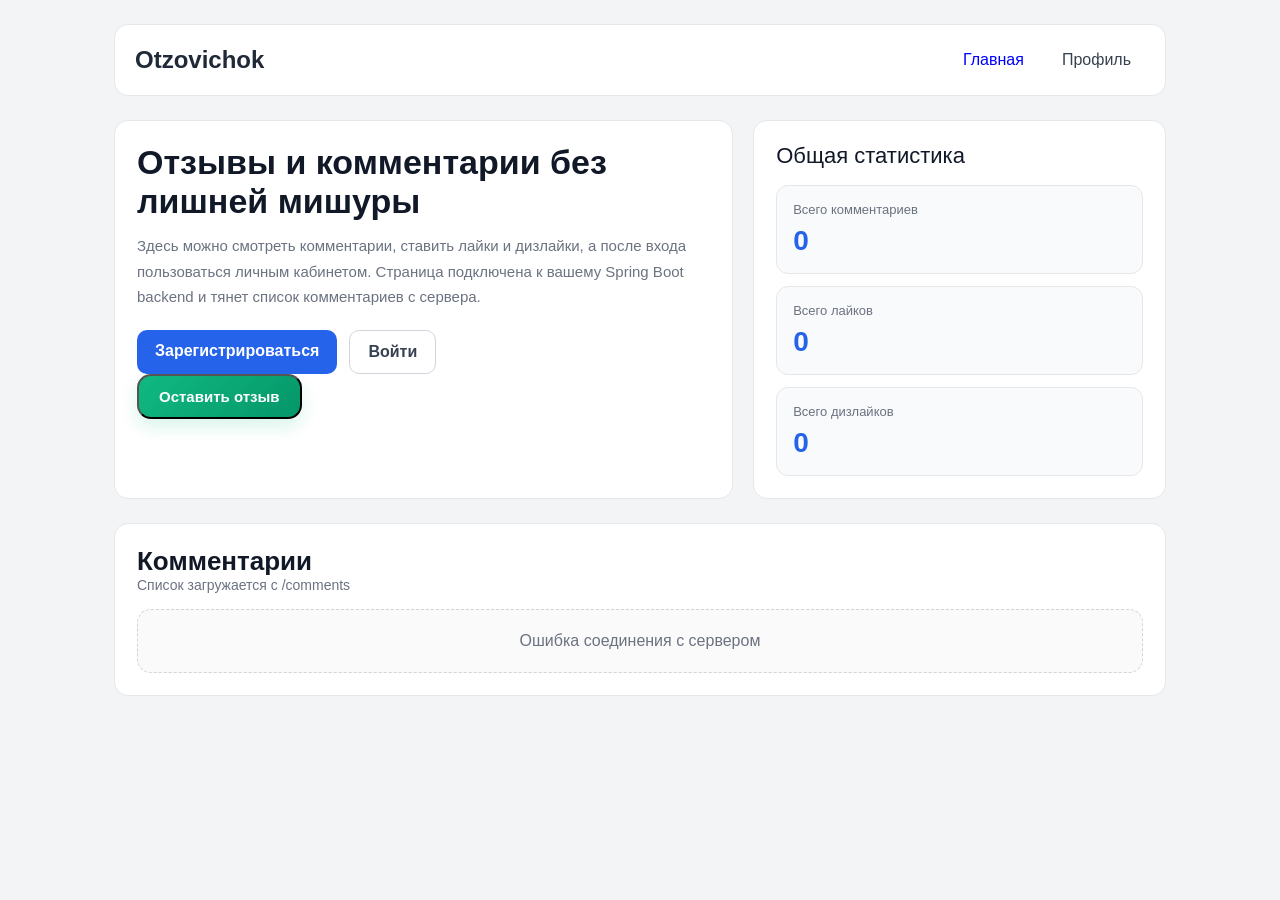
==== src/main/resources/static/index.html @ f0e0fa8f "Initial commit" ====
<!DOCTYPE html>
<html lang="ru">
<head>
    <meta charset="UTF-8">
    <meta name="viewport" content="width=device-width, initial-scale=1.0">
    <title>Otzovichok</title>
    <link rel="stylesheet" href="style/index.css">
</head>
<body>
<div class="wrap">
    <header class="topbar">
        <div class="logo">Otzovichok</div>
        <nav class="nav">
            <a style="color:blue">Главная</a>
            <a href="profile.html">Профиль</a>
        </nav>
    </header>

    <section class="hero">
        <div class="card hero-card">
            <h1>Отзывы и комментарии без лишней мишуры</h1>
            <p>
                Здесь можно смотреть комментарии, ставить лайки и дизлайки,
                а после входа пользоваться личным кабинетом. Страница подключена
                к вашему Spring Boot backend и тянет список комментариев с сервера.
            </p>

            <div class="hero-actions" id="guest-actions">
                <a class="primary-btn" href="register.html">Зарегистрироваться</a>
                <a class="secondary-btn" href="login.html">Войти</a>
            </div>

            <button class="write-comment-btn" id="writeCommentBtn">Оставить отзыв</button>
        </div>

        <div class="card">
            <div class="stats-title">Общая статистика</div>

            <div class="stats-grid">
                <div class="stat">
                    <div class="stat-label">Всего комментариев</div>
                    <div class="stat-value" id="count-comments">0</div>
                </div>

                <div class="stat">
                    <div class="stat-label">Всего лайков</div>
                    <div class="stat-value" id="count-likes">0</div>
                </div>

                <div class="stat">
                    <div class="stat-label">Всего дизлайков</div>
                    <div class="stat-value" id="count-dislikes">0</div>
                </div>
            </div>
        </div>
    </section>

    <section class="card section-card">
        <div class="section-head">
            <div>
                <h2>Комментарии</h2>
                <div class="muted">Список загружается с /comments</div>
            </div>
        </div>

        <div class="comments-grid" id="comments-list">
            <div class="empty">Загрузка...</div>
        </div>
    </section>
</div>

<script>
    function safe(v, def = "") {
        return v === null || v === undefined ? def : v;
    }

    function escapeHtml(value) {
        return String(value)
            .replaceAll("&", "&amp;")
            .replaceAll("<", "&lt;")
            .replaceAll(">", "&gt;")
            .replaceAll('"', "&quot;")
            .replaceAll("'", "&#039;");
    }

    async function loadComments() {
        const box = document.getElementById("comments-list");

        try {
            const res = await fetch("http://localhost:8080/comments", {
                method: "GET",
                credentials: "include"
            });

            if (!res.ok) {
                box.innerHTML = '<div class="empty">Не удалось загрузить комментарии</div>';
                return;
            }

            const data = await res.json();

            if (!Array.isArray(data) || data.length === 0) {
                box.innerHTML = '<div class="empty">Комментариев пока нет</div>';
                document.getElementById("count-comments").innerText = "0";
                document.getElementById("count-likes").innerText = "0";
                document.getElementById("count-dislikes").innerText = "0";
                return;
            }

            let likes = 0;
            let dislikes = 0;

            data.forEach(c => {
                likes += Number(c.plus_grade || 0);
                dislikes += Number(c.minus_grade || 0);
            });

            document.getElementById("count-comments").innerText = data.length;
            document.getElementById("count-likes").innerText = likes;
            document.getElementById("count-dislikes").innerText = dislikes;

            box.innerHTML = data.map(c => {
                const title = escapeHtml(safe(c.title, "Без названия"));
                const text = escapeHtml(safe(c.comment, "Нет текста"));
                const date = escapeHtml(safe(c.post_date, "Дата не указана"));
                const grade = safe(c.grade, "-");
                const plus = safe(c.plus_grade, 0);
                const minus = safe(c.minus_grade, 0);
                const category = c.category && c.category.category
                    ? escapeHtml(c.category.category)
                    : "Без категории";

                return `
                    <div class="comment">
                        <div class="comment-top">
                            <div>
                                <div class="comment-title">${title}</div>
                                <div class="comment-meta">Дата: ${date}</div>
                            </div>
                            <div class="badge">${category}</div>
                        </div>

                        <div class="comment-text">${text}</div>

                        <div class="comment-footer">
                            <div class="rates">
                                <div class="rate">Оценка: ${grade}</div>
                                <div class="rate"> + ${plus}</div>
                                <div class="rate"> - ${minus}</div>
                            </div>

                            <div class="comment-actions">
                                <button class="action-btn" onclick="upvote(${c.id})">Лайк</button>
                                <button class="action-btn dislike" onclick="downvote(${c.id})">Дизлайк</button>
                            </div>
                        </div>
                    </div>
                `;
            }).join("");
        } catch (e) {
            box.innerHTML = '<div class="empty">Ошибка соединения с сервером</div>';
        }
    }

    async function upvote(id) {
        try {
            const res = await fetch(`http://localhost:8080/comments/${id}/upvote`, {
                method: "POST",
                credentials: "include"
            });

            if (res.ok) {
                loadComments();
            } else {
                alert("Нужно войти в аккаунт");
            }
        } catch (e) {
            alert("Ошибка при лайке");
        }
    }

    async function downvote(id) {
        try {
            const res = await fetch(`http://localhost:8080/comments/${id}/downvote`, {
                method: "POST",
                credentials: "include"
            });
            if (res.ok) {
                loadComments();
            } else {
                alert("Нужно войти в аккаунт");
            }
            } catch (e) {
                alert("Ошибка при дизлайке");
            }
        }
        const writeCommentBtn = document.getElementById('writeCommentBtn');

        if (writeCommentBtn) {
            writeCommentBtn.addEventListener('click', async () => {
                const isAuth = await checkAuth();
            if (isAuth) {
                window.location.href = '/newcomment.html';
            } else {
                window.location.href = '/login.html';
            }
            });
        }

        async function checkAuth() {
        try {
            const res = await fetch("http://localhost:8080/profile", {
                method: "GET",
                credentials: "include"
            });

                if (res.ok) {
                    document.getElementById("guest-actions").style.display = "none";
                    document.getElementById("user-actions").style.display = "flex";
                }
            } catch (e) {
        }
    }

    loadComments();
    checkAuth();
</script>
</body>
</html>
---- src/main/resources/static/style/index.css ----
* {
    margin: 0;
    padding: 0;
    box-sizing: border-box;
}

body {
    font-family: Inter, Arial, sans-serif;
    background: #f3f4f6;
    color: #111827;
}

.wrap {
    max-width: 1100px;
    margin: 0 auto;
    padding: 24px;
}

.topbar {
    display: flex;
    justify-content: space-between;
    align-items: center;
    gap: 16px;
    background: #ffffff;
    border: 1px solid #e5e7eb;
    border-radius: 14px;
    padding: 16px 20px;
    margin-bottom: 24px;
}

.logo {
    font-size: 24px;
    font-weight: 700;
    color: #1f2937;
}

.nav {
    display: flex;
    gap: 10px;
    flex-wrap: wrap;
}

.nav a {
    text-decoration: none;
    color: #374151;
    padding: 10px 14px;
    border-radius: 10px;
    transition: 0.2s;
}

.nav a:hover {
    background: #f3f4f6;
    color: #111827;
}

.hero {
    display: grid;
    grid-template-columns: 1.2fr 0.8fr;
    gap: 20px;
    margin-bottom: 24px;
}

.card {
    background: #ffffff;
    border: 1px solid #e5e7eb;
    border-radius: 14px;
    padding: 22px;
}

.hero-card h1 {
    font-size: 34px;
    margin-bottom: 12px;
    color: #111827;
}

.hero-card p {
    color: #6b7280;
    line-height: 1.7;
    font-size: 15px;
    max-width: 650px;
}

.hero-actions {
    margin-top: 20px;
    display: flex;
    gap: 12px;
    flex-wrap: wrap;
}

.primary-btn,
.secondary-btn {
    display: inline-block;
    text-decoration: none;
    padding: 12px 18px;
    border-radius: 10px;
    font-weight: 600;
    transition: 0.2s;
}

.primary-btn {
    background: #2563eb;
    color: #ffffff;
}

.primary-btn:hover {
    background: #1d4ed8;
}

.secondary-btn {
    background: #ffffff;
    color: #374151;
    border: 1px solid #d1d5db;
}

.secondary-btn:hover {
    background: #f9fafb;
}

.stats-title {
    font-size: 22px;
    margin-bottom: 16px;
}

.stats-grid {
    display: grid;
    gap: 12px;
}

.stat {
    padding: 16px;
    border-radius: 12px;
    background: #f9fafb;
    border: 1px solid #e5e7eb;
}

.stat-label {
    font-size: 13px;
    color: #6b7280;
    margin-bottom: 8px;
}

.stat-value {
    font-size: 28px;
    font-weight: 700;
    color: #2563eb;
}

.section-card {
    margin-top: 24px;
}

.section-head {
    display: flex;
    justify-content: space-between;
    align-items: center;
    gap: 12px;
    margin-bottom: 16px;
}

.section-head h2 {
    font-size: 26px;
}

.muted {
    font-size: 14px;
    color: #6b7280;
}

.comments-grid {
    display: grid;
    gap: 14px;
}

.comment {
    padding: 18px;
    border: 1px solid #e5e7eb;
    border-radius: 14px;
    background: #ffffff;
}

.comment-top {
    display: flex;
    justify-content: space-between;
    align-items: flex-start;
    gap: 12px;
    margin-bottom: 10px;
}

.comment-title {
    font-size: 18px;
    font-weight: 700;
    margin-bottom: 4px;
}

.comment-meta {
    font-size: 13px;
    color: #6b7280;
}

.badge {
    padding: 6px 10px;
    border-radius: 999px;
    background: #eff6ff;
    color: #1d4ed8;
    font-size: 12px;
    border: 1px solid #bfdbfe;
    white-space: nowrap;
}

.comment-text {
    color: #374151;
    line-height: 1.6;
    margin-bottom: 14px;
    word-break: break-word;
}

.comment-footer {
    display: flex;
    justify-content: space-between;
    align-items: center;
    gap: 12px;
    flex-wrap: wrap;
}

.rates {
    display: flex;
    gap: 10px;
    flex-wrap: wrap;
}

.rate {
    padding: 8px 12px;
    border-radius: 10px;
    font-size: 14px;
    background: #f9fafb;
    border: 1px solid #e5e7eb;
}

.comment-actions {
    display: flex;
    gap: 10px;
    flex-wrap: wrap;
}

.action-btn {
    border: none;
    background: #2563eb;
    color: #ffffff;
    padding: 10px 14px;
    border-radius: 10px;
    cursor: pointer;
    font-weight: 600;
    transition: 0.2s;
}

.action-btn:hover {
    background: #1d4ed8;
}

.action-btn.dislike {
    background: #6b7280;
}

.action-btn.dislike:hover {
    background: #4b5563;
}

.empty {
    padding: 22px;
    text-align: center;
    border: 1px dashed #d1d5db;
    border-radius: 14px;
    color: #6b7280;
    background: #fafafa;
}

.write-comment-btn {
    display: inline-block;
    padding: 12px 20px;
    background: linear-gradient(135deg, #10b981, #059669);
    color: white;
    text-decoration: none;
    border-radius: 14px;
    font-size: 15px;
    font-weight: 700;
    transition: 0.2s;
    box-shadow: 0 8px 18px rgba(16, 185, 129, 0.16);
}

.write-comment-btn:hover {
    transform: translateY(-1px);
    box-shadow: 0 12px 22px rgba(16, 185, 129, 0.22);
}

@media (max-width: 900px) {
    .hero {
        grid-template-columns: 1fr;
    }
}

@media (max-width: 600px) {
    .wrap {
        padding: 16px;
    }

    .topbar {
        flex-direction: column;
        align-items: flex-start;
    }

    .comment-top {
        flex-direction: column;
    }

    .comment-footer {
        flex-direction: column;
        align-items: flex-start;
    }
}
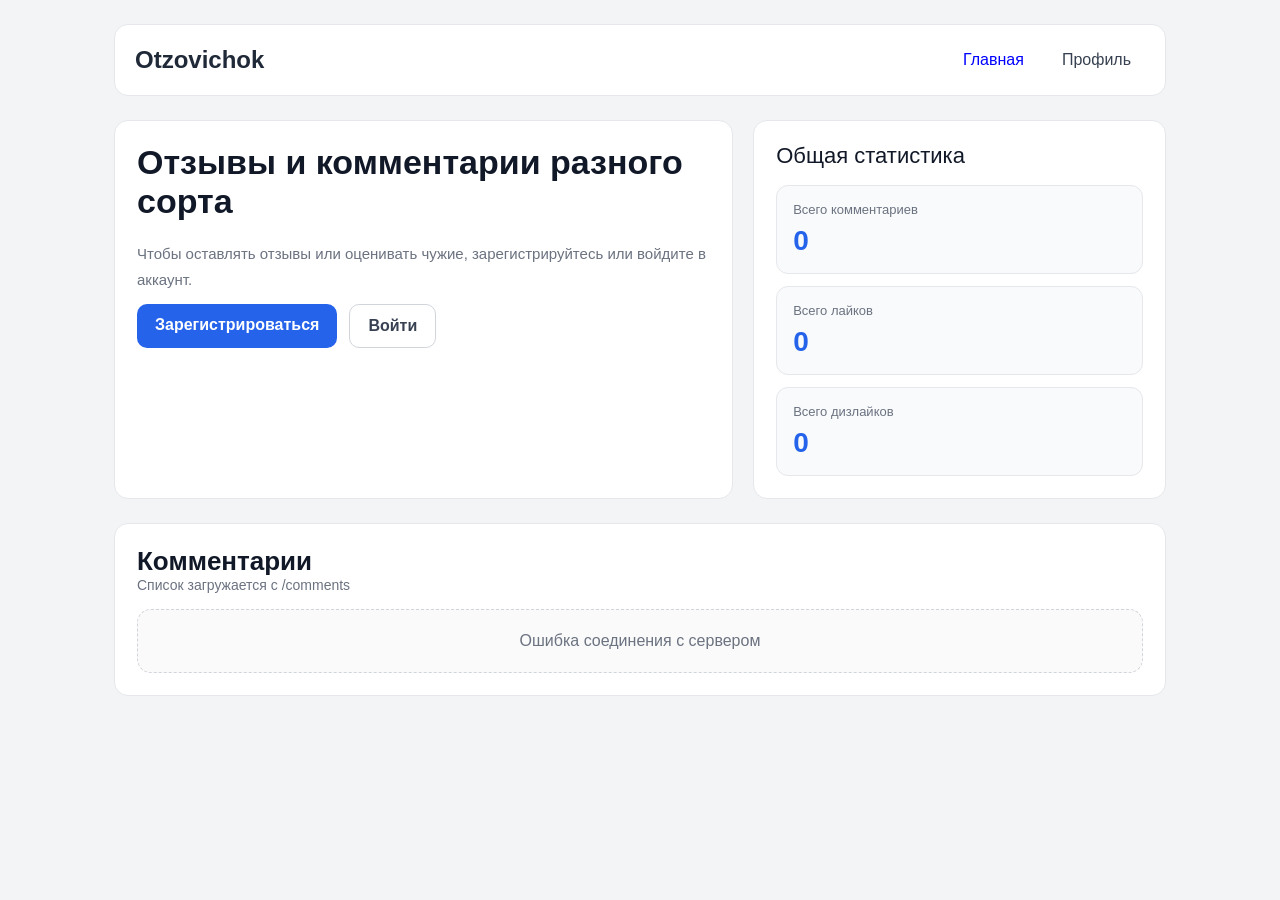
==== commit c067f5bf: "а" ====
--- a/src/main/resources/static/index.html
+++ b/src/main/resources/static/index.html
@@ -10,27 +10,25 @@
 <div class="wrap">
     <header class="topbar">
         <div class="logo">Otzovichok</div>
+
         <nav class="nav">
             <a style="color:blue">Главная</a>
             <a href="profile.html">Профиль</a>
+            <a class="write-comment-href" id="writeCommentHref" href="newcomment.html">Оставить отзыв</a>
         </nav>
     </header>
 
     <section class="hero">
         <div class="card hero-card">
-            <h1>Отзывы и комментарии без лишней мишуры</h1>
+            <h1>Отзывы и комментарии разного сорта</h1>
+            <div class="hero-actions" id="guest-actions">
             <p>
-                Здесь можно смотреть комментарии, ставить лайки и дизлайки,
-                а после входа пользоваться личным кабинетом. Страница подключена
-                к вашему Spring Boot backend и тянет список комментариев с сервера.
+                Чтобы оставлять отзывы или оценивать чужие, зарегистрируйтесь или войдите в аккаунт.
             </p>
-
-            <div class="hero-actions" id="guest-actions">
                 <a class="primary-btn" href="register.html">Зарегистрироваться</a>
                 <a class="secondary-btn" href="login.html">Войти</a>
             </div>
 
-            <button class="write-comment-btn" id="writeCommentBtn">Оставить отзыв</button>
         </div>
 
         <div class="card">
@@ -70,160 +68,165 @@
 </div>
 
 <script>
-    function safe(v, def = "") {
-        return v === null || v === undefined ? def : v;
-    }
-
-    function escapeHtml(value) {
-        return String(value)
-            .replaceAll("&", "&amp;")
-            .replaceAll("<", "&lt;")
-            .replaceAll(">", "&gt;")
-            .replaceAll('"', "&quot;")
-            .replaceAll("'", "&#039;");
-    }
-
-    async function loadComments() {
-        const box = document.getElementById("comments-list");
-
-        try {
-            const res = await fetch("http://localhost:8080/comments", {
-                method: "GET",
-                credentials: "include"
-            });
-
-            if (!res.ok) {
-                box.innerHTML = '<div class="empty">Не удалось загрузить комментарии</div>';
-                return;
-            }
-
-            const data = await res.json();
-
-            if (!Array.isArray(data) || data.length === 0) {
-                box.innerHTML = '<div class="empty">Комментариев пока нет</div>';
-                document.getElementById("count-comments").innerText = "0";
-                document.getElementById("count-likes").innerText = "0";
-                document.getElementById("count-dislikes").innerText = "0";
-                return;
-            }
-
-            let likes = 0;
-            let dislikes = 0;
-
-            data.forEach(c => {
-                likes += Number(c.plus_grade || 0);
-                dislikes += Number(c.minus_grade || 0);
-            });
-
-            document.getElementById("count-comments").innerText = data.length;
-            document.getElementById("count-likes").innerText = likes;
-            document.getElementById("count-dislikes").innerText = dislikes;
-
-            box.innerHTML = data.map(c => {
-                const title = escapeHtml(safe(c.title, "Без названия"));
-                const text = escapeHtml(safe(c.comment, "Нет текста"));
-                const date = escapeHtml(safe(c.post_date, "Дата не указана"));
-                const grade = safe(c.grade, "-");
-                const plus = safe(c.plus_grade, 0);
-                const minus = safe(c.minus_grade, 0);
-                const category = c.category && c.category.category
-                    ? escapeHtml(c.category.category)
-                    : "Без категории";
-
-                return `
-                    <div class="comment">
-                        <div class="comment-top">
-                            <div>
-                                <div class="comment-title">${title}</div>
-                                <div class="comment-meta">Дата: ${date}</div>
-                            </div>
-                            <div class="badge">${category}</div>
-                        </div>
-
-                        <div class="comment-text">${text}</div>
-
-                        <div class="comment-footer">
-                            <div class="rates">
-                                <div class="rate">Оценка: ${grade}</div>
-                                <div class="rate"> + ${plus}</div>
-                                <div class="rate"> - ${minus}</div>
-                            </div>
-
-                            <div class="comment-actions">
-                                <button class="action-btn" onclick="upvote(${c.id})">Лайк</button>
-                                <button class="action-btn dislike" onclick="downvote(${c.id})">Дизлайк</button>
-                            </div>
-                        </div>
-                    </div>
-                `;
-            }).join("");
-        } catch (e) {
-            box.innerHTML = '<div class="empty">Ошибка соединения с сервером</div>';
-        }
-    }
-
-    async function upvote(id) {
-        try {
-            const res = await fetch(`http://localhost:8080/comments/${id}/upvote`, {
-                method: "POST",
-                credentials: "include"
-            });
-
-            if (res.ok) {
-                loadComments();
-            } else {
-                alert("Нужно войти в аккаунт");
-            }
-        } catch (e) {
-            alert("Ошибка при лайке");
-        }
-    }
-
-    async function downvote(id) {
-        try {
-            const res = await fetch(`http://localhost:8080/comments/${id}/downvote`, {
-                method: "POST",
-                credentials: "include"
-            });
-            if (res.ok) {
-                loadComments();
-            } else {
-                alert("Нужно войти в аккаунт");
-            }
-            } catch (e) {
-                alert("Ошибка при дизлайке");
-            }
-        }
-        const writeCommentBtn = document.getElementById('writeCommentBtn');
-
-        if (writeCommentBtn) {
-            writeCommentBtn.addEventListener('click', async () => {
-                const isAuth = await checkAuth();
-            if (isAuth) {
-                window.location.href = '/newcomment.html';
-            } else {
-                window.location.href = '/login.html';
-            }
-            });
-        }
-
-        async function checkAuth() {
-        try {
-            const res = await fetch("http://localhost:8080/profile", {
-                method: "GET",
-                credentials: "include"
-            });
-
-                if (res.ok) {
-                    document.getElementById("guest-actions").style.display = "none";
-                    document.getElementById("user-actions").style.display = "flex";
-                }
-            } catch (e) {
-        }
-    }
-
-    loadComments();
-    checkAuth();
+   function safe(v, def = "") {
+       return v === null || v === undefined ? def : v;
+   }
+
+   function escapeHtml(value) {
+       return String(value)
+           .replaceAll("&", "&amp;")
+           .replaceAll("<", "&lt;")
+           .replaceAll(">", "&gt;")
+           .replaceAll('"', "&quot;")
+           .replaceAll("'", "&#039;");
+   }
+
+   async function loadComments() {
+       const box = document.getElementById("comments-list");
+       const guestActions = document.getElementById("guest-actions");
+       const writeCommentBtn = document.getElementById("writeCommentHref");
+
+       const isAuth = await checkAuth();
+       console.log("isAuth =", isAuth);
+       if (guestActions) guestActions.style.display = isAuth ? "none" : "flex";
+       if (writeCommentBtn) writeCommentBtn.style.display = isAuth ? "inline-block" : "none";
+
+       try {
+           const res = await fetch("http://localhost:8080/comments", {
+               method: "GET",
+               credentials: "include"
+           });
+
+           if (!res.ok) {
+               box.innerHTML = '<div class="empty">Не удалось загрузить комментарии</div>';
+               return;
+           }
+
+           const data = await res.json();
+
+           if (!Array.isArray(data) || data.length === 0) {
+               box.innerHTML = '<div class="empty">Комментариев пока нет</div>';
+               document.getElementById("count-comments").innerText = "0";
+               document.getElementById("count-likes").innerText = "0";
+               document.getElementById("count-dislikes").innerText = "0";
+               return;
+           }
+
+           let likes = 0;
+           let dislikes = 0;
+
+           data.forEach(c => {
+               likes += Number(c.plus_grade || 0);
+               dislikes += Number(c.minus_grade || 0);
+           });
+
+           document.getElementById("count-comments").innerText = data.length;
+           document.getElementById("count-likes").innerText = likes;
+           document.getElementById("count-dislikes").innerText = dislikes;
+
+           box.innerHTML = data.map(c => {
+               const title = escapeHtml(safe(c.title, "Без названия"));
+               const text = escapeHtml(safe(c.comment, "Нет текста"));
+               const date = escapeHtml(safe(c.postDate, "Дата не указана"));
+               const grade = safe(c.grade, "-");
+               const plus = safe(c.plusGrade, 0);
+               const minus = safe(c.minusGrade, 0);
+               const category = c.category && c.category.category
+                   ? escapeHtml(c.category.category)
+                   : "Без категории";
+
+               const actionsHtml = isAuth
+                   ? `
+                       <div class="comment-actions">
+                           <button class="action-btn" onclick="upvote(${c.id})">Лайк</button>
+                           <button class="action-btn dislike" onclick="downvote(${c.id})">Дизлайк</button>
+                       </div>
+                   `
+                   : "";
+
+               return `
+                   <div class="comment">
+                       <div class="comment-top">
+                           <div>
+                               <div class="comment-title">${title}</div>
+                               <div class="comment-meta">Дата: ${date}</div>
+                           </div>
+                           <div class="badge">${category}</div>
+                       </div>
+
+                       <div class="comment-text">${text}</div>
+
+                       <div class="comment-footer">
+                           <div class="rates">
+                               <div class="rate">Оценка: ${grade}</div>
+                               <div class="rate"> + ${plus}</div>
+                               <div class="rate"> - ${minus}</div>
+                           </div>
+
+                           ${actionsHtml}
+                       </div>
+                   </div>
+               `;
+           }).join("");
+       } catch (e) {
+           box.innerHTML = '<div class="empty">Ошибка соединения с сервером</div>';
+       }
+   }
+
+   async function upvote(id) {
+       try {
+           const res = await fetch(`http://localhost:8080/comments/${id}/upvote`, {
+               method: "POST",
+               credentials: "include"
+           });
+
+           if (res.ok) {
+               loadComments();
+           } else {
+               alert("Нужно войти в аккаунт");
+           }
+       } catch (e) {
+           alert("Ошибка при лайке");
+       }
+   }
+
+   async function downvote(id) {
+       try {
+           const res = await fetch(`http://localhost:8080/comments/${id}/downvote`, {
+               method: "POST",
+               credentials: "include"
+           });
+
+           if (res.ok) {
+               loadComments();
+           } else {
+               alert("Нужно войти в аккаунт");
+           }
+       } catch (e) {
+           alert("Ошибка при дизлайке");
+       }
+   }
+
+   async function checkAuth() {
+       try {
+           const res = await fetch("http://localhost:8080/profile", {
+               method: "GET",
+               credentials: "include",
+               headers: {
+                   "Accept": "application/json",
+                   "X-Requested-With": "XMLHttpRequest"
+               }
+           });
+
+           return res.status === 200;
+       } catch (e) {
+           return false;
+       }
+   }
+
+
+   loadComments();
+   checkAuth();
 </script>
 </body>
 </html>
--- a/src/main/resources/static/style/index.css
+++ b/src/main/resources/static/style/index.css
@@ -274,10 +274,10 @@
     background: #fafafa;
 }
 
-.write-comment-btn {
-    display: inline-block;
+.write-comment-href {
+    display: none;
     padding: 12px 20px;
-    background: linear-gradient(135deg, #10b981, #059669);
+    background: #10b981;
     color: white;
     text-decoration: none;
     border-radius: 14px;
@@ -287,7 +287,7 @@
     box-shadow: 0 8px 18px rgba(16, 185, 129, 0.16);
 }
 
-.write-comment-btn:hover {
+.write-comment-href:hover {
     transform: translateY(-1px);
     box-shadow: 0 12px 22px rgba(16, 185, 129, 0.22);
 }
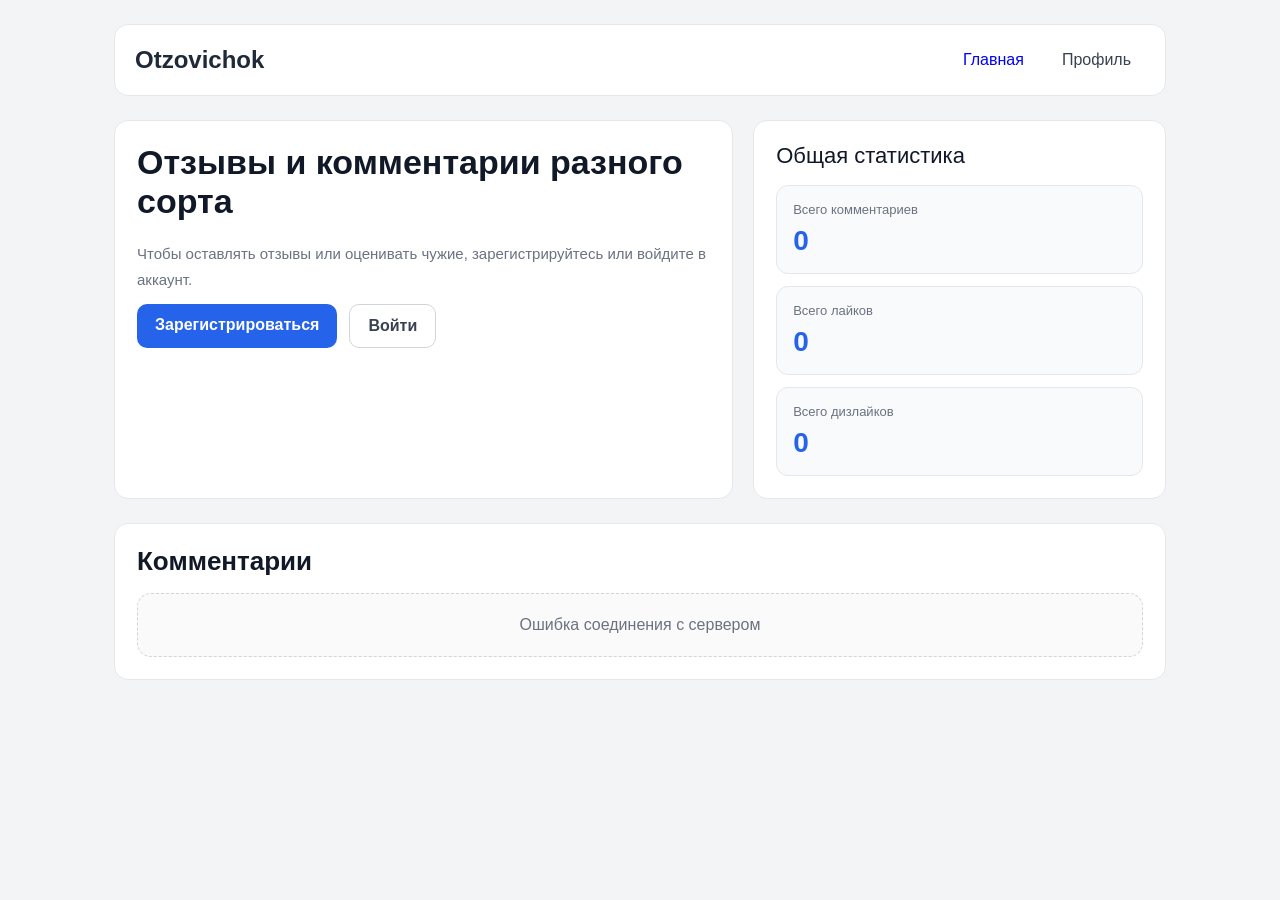
==== commit b3f99cb0: "осмысленный комит" ====
--- a/src/main/resources/static/index.html
+++ b/src/main/resources/static/index.html
@@ -57,7 +57,6 @@
         <div class="section-head">
             <div>
                 <h2>Комментарии</h2>
-                <div class="muted">Список загружается с /comments</div>
             </div>
         </div>
 
@@ -116,8 +115,8 @@
            let dislikes = 0;
 
            data.forEach(c => {
-               likes += Number(c.plus_grade || 0);
-               dislikes += Number(c.minus_grade || 0);
+               likes += Number(c.plusGrade || 0);
+               dislikes += Number(c.minusGrade || 0);
            });
 
            document.getElementById("count-comments").innerText = data.length;
@@ -131,7 +130,7 @@
                const grade = safe(c.grade, "-");
                const plus = safe(c.plusGrade, 0);
                const minus = safe(c.minusGrade, 0);
-               const category = c.category && c.category.category
+               const category = c.category && c.category
                    ? escapeHtml(c.category.category)
                    : "Без категории";
 
@@ -203,7 +202,7 @@
                alert("Нужно войти в аккаунт");
            }
        } catch (e) {
-           alert("Ошибка при дизлайке");
+           alert("Ошибка дизлайка");
        }
    }
 
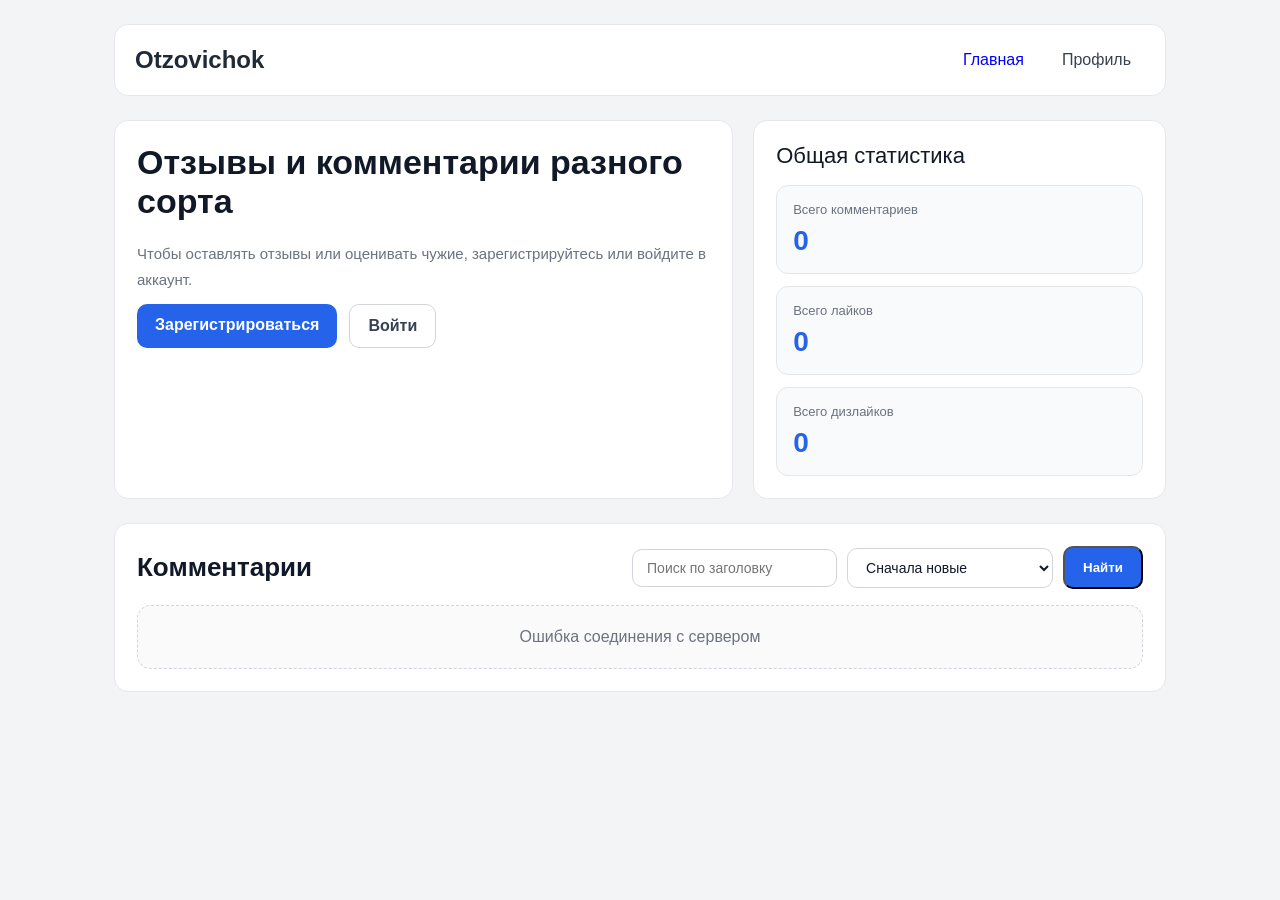
==== commit 53129fe1: "новая сорт" ====
--- a/src/main/resources/static/index.html
+++ b/src/main/resources/static/index.html
@@ -22,9 +22,9 @@
         <div class="card hero-card">
             <h1>Отзывы и комментарии разного сорта</h1>
             <div class="hero-actions" id="guest-actions">
-            <p>
-                Чтобы оставлять отзывы или оценивать чужие, зарегистрируйтесь или войдите в аккаунт.
-            </p>
+                <p>
+                    Чтобы оставлять отзывы или оценивать чужие, зарегистрируйтесь или войдите в аккаунт.
+                </p>
                 <a class="primary-btn" href="register.html">Зарегистрироваться</a>
                 <a class="secondary-btn" href="login.html">Войти</a>
             </div>
@@ -58,8 +58,18 @@
             <div>
                 <h2>Комментарии</h2>
             </div>
-        </div>
-
+
+            <div class="comment-tools">
+                <input type="text" id="searchTitle" placeholder="Поиск по заголовку">
+                <select id="sortSelect">
+                    <option value="date_desc">Сначала новые</option>
+                    <option value="date_asc">Сначала старые</option>
+                    <option value="grade_desc">Оценка по убыванию</option>
+                    <option value="grade_asc">Оценка по возрастанию</option>
+                </select>
+                <button class="primary-btn" onclick="loadComments()">Найти</button>
+            </div>
+        </div>
         <div class="comments-grid" id="comments-list">
             <div class="empty">Загрузка...</div>
         </div>
@@ -67,165 +77,173 @@
 </div>
 
 <script>
-   function safe(v, def = "") {
-       return v === null || v === undefined ? def : v;
-   }
-
-   function escapeHtml(value) {
-       return String(value)
-           .replaceAll("&", "&amp;")
-           .replaceAll("<", "&lt;")
-           .replaceAll(">", "&gt;")
-           .replaceAll('"', "&quot;")
-           .replaceAll("'", "&#039;");
-   }
-
-   async function loadComments() {
-       const box = document.getElementById("comments-list");
-       const guestActions = document.getElementById("guest-actions");
-       const writeCommentBtn = document.getElementById("writeCommentHref");
-
-       const isAuth = await checkAuth();
-       console.log("isAuth =", isAuth);
-       if (guestActions) guestActions.style.display = isAuth ? "none" : "flex";
-       if (writeCommentBtn) writeCommentBtn.style.display = isAuth ? "inline-block" : "none";
-
-       try {
-           const res = await fetch("http://localhost:8080/comments", {
-               method: "GET",
-               credentials: "include"
-           });
-
-           if (!res.ok) {
-               box.innerHTML = '<div class="empty">Не удалось загрузить комментарии</div>';
-               return;
-           }
-
-           const data = await res.json();
-
-           if (!Array.isArray(data) || data.length === 0) {
-               box.innerHTML = '<div class="empty">Комментариев пока нет</div>';
-               document.getElementById("count-comments").innerText = "0";
-               document.getElementById("count-likes").innerText = "0";
-               document.getElementById("count-dislikes").innerText = "0";
-               return;
-           }
-
-           let likes = 0;
-           let dislikes = 0;
-
-           data.forEach(c => {
-               likes += Number(c.plusGrade || 0);
-               dislikes += Number(c.minusGrade || 0);
-           });
-
-           document.getElementById("count-comments").innerText = data.length;
-           document.getElementById("count-likes").innerText = likes;
-           document.getElementById("count-dislikes").innerText = dislikes;
-
-           box.innerHTML = data.map(c => {
-               const title = escapeHtml(safe(c.title, "Без названия"));
-               const text = escapeHtml(safe(c.comment, "Нет текста"));
-               const date = escapeHtml(safe(c.postDate, "Дата не указана"));
-               const grade = safe(c.grade, "-");
-               const plus = safe(c.plusGrade, 0);
-               const minus = safe(c.minusGrade, 0);
-               const category = c.category && c.category
-                   ? escapeHtml(c.category.category)
-                   : "Без категории";
-
-               const actionsHtml = isAuth
-                   ? `
-                       <div class="comment-actions">
-                           <button class="action-btn" onclick="upvote(${c.id})">Лайк</button>
-                           <button class="action-btn dislike" onclick="downvote(${c.id})">Дизлайк</button>
-                       </div>
-                   `
-                   : "";
-
-               return `
-                   <div class="comment">
-                       <div class="comment-top">
-                           <div>
-                               <div class="comment-title">${title}</div>
-                               <div class="comment-meta">Дата: ${date}</div>
-                           </div>
-                           <div class="badge">${category}</div>
-                       </div>
-
-                       <div class="comment-text">${text}</div>
-
-                       <div class="comment-footer">
-                           <div class="rates">
-                               <div class="rate">Оценка: ${grade}</div>
-                               <div class="rate"> + ${plus}</div>
-                               <div class="rate"> - ${minus}</div>
-                           </div>
-
-                           ${actionsHtml}
-                       </div>
-                   </div>
-               `;
-           }).join("");
-       } catch (e) {
-           box.innerHTML = '<div class="empty">Ошибка соединения с сервером</div>';
-       }
-   }
-
-   async function upvote(id) {
-       try {
-           const res = await fetch(`http://localhost:8080/comments/${id}/upvote`, {
-               method: "POST",
-               credentials: "include"
-           });
-
-           if (res.ok) {
-               loadComments();
-           } else {
-               alert("Нужно войти в аккаунт");
-           }
-       } catch (e) {
-           alert("Ошибка при лайке");
-       }
-   }
-
-   async function downvote(id) {
-       try {
-           const res = await fetch(`http://localhost:8080/comments/${id}/downvote`, {
-               method: "POST",
-               credentials: "include"
-           });
-
-           if (res.ok) {
-               loadComments();
-           } else {
-               alert("Нужно войти в аккаунт");
-           }
-       } catch (e) {
-           alert("Ошибка дизлайка");
-       }
-   }
-
-   async function checkAuth() {
-       try {
-           const res = await fetch("http://localhost:8080/profile", {
-               method: "GET",
-               credentials: "include",
-               headers: {
-                   "Accept": "application/json",
-                   "X-Requested-With": "XMLHttpRequest"
-               }
-           });
-
-           return res.status === 200;
-       } catch (e) {
-           return false;
-       }
-   }
-
-
-   loadComments();
-   checkAuth();
+
+    function safe(v, def = "") {
+        return v === null || v === undefined ? def : v;
+    }
+
+    function escapeHtml(value) {
+        return String(value)
+            .replaceAll("&", "&amp;")
+            .replaceAll("<", "&lt;")
+            .replaceAll(">", "&gt;")
+            .replaceAll('"', "&quot;")
+            .replaceAll("'", "&#039;");
+    }
+
+    async function loadComments() {
+        const box = document.getElementById("comments-list");
+        const guestActions = document.getElementById("guest-actions");
+        const writeCommentBtn = document.getElementById("writeCommentHref");
+
+        const isAuth = await checkAuth();
+        console.log("isAuth =", isAuth);
+        if (guestActions) guestActions.style.display = isAuth ? "none" : "flex";
+        if (writeCommentBtn) writeCommentBtn.style.display = isAuth ? "inline-block" : "none";
+
+        try {
+     const title = document.getElementById("searchTitle")?.value.trim() || "";
+     const sort = document.getElementById("sortSelect")?.value || "date_desc";
+
+     const params = new URLSearchParams();
+     if (title) params.append("title", title);
+     params.append("sort", sort);
+
+     const res = await fetch("http://localhost:8080/comments?" + params.toString(), {
+         method: "GET",
+         credentials: "include"
+     });
+
+            if (!res.ok) {
+                box.innerHTML = '<div class="empty">Не удалось загрузить комментарии</div>';
+                return;
+            }
+
+            const data = await res.json();
+
+            if (!Array.isArray(data) || data.length === 0) {
+                box.innerHTML = '<div class="empty">Комментариев пока нет</div>';
+                document.getElementById("count-comments").innerText = "0";
+                document.getElementById("count-likes").innerText = "0";
+                document.getElementById("count-dislikes").innerText = "0";
+                return;
+            }
+
+            let likes = 0;
+            let dislikes = 0;
+
+            data.forEach(c => {
+                likes += Number(c.plusGrade || 0);
+                dislikes += Number(c.minusGrade || 0);
+            });
+
+            document.getElementById("count-comments").innerText = data.length;
+            document.getElementById("count-likes").innerText = likes;
+            document.getElementById("count-dislikes").innerText = dislikes;
+
+            box.innerHTML = data.map(c => {
+                const title = escapeHtml(safe(c.title, "Без названия"));
+                const text = escapeHtml(safe(c.comment, "Нет текста"));
+                const date = escapeHtml(safe(c.postDate, "Дата не указана"));
+                const grade = safe(c.grade, "-");
+                const plus = safe(c.plusGrade, 0);
+                const minus = safe(c.minusGrade, 0);
+                const category = c.category && c.category
+                    ? escapeHtml(c.category.category)
+                    : "Без категории";
+
+                const actionsHtml = isAuth
+                    ? `
+                        <div class="comment-actions">
+                            <button class="action-btn" onclick="upvote(${c.id})">Лайк</button>
+                            <button class="action-btn dislike" onclick="downvote(${c.id})">Дизлайк</button>
+                        </div>
+                    `
+                    : "";
+
+                return `
+                    <div class="comment">
+                        <div class="comment-top">
+                            <div>
+                                <div class="comment-title">${title}</div>
+                                <div class="comment-meta">Дата: ${date}</div>
+                            </div>
+                            <div class="badge">${category}</div>
+                        </div>
+
+                        <div class="comment-text">${text}</div>
+
+                        <div class="comment-footer">
+                            <div class="rates">
+                                <div class="rate">Оценка: ${grade}</div>
+                                <div class="rate"> + ${plus}</div>
+                                <div class="rate"> - ${minus}</div>
+                            </div>
+
+                            ${actionsHtml}
+                        </div>
+                    </div>
+                `;
+            }).join("");
+        } catch (e) {
+            box.innerHTML = '<div class="empty">Ошибка соединения с сервером</div>';
+        }
+    }
+
+    async function upvote(id) {
+        try {
+            const res = await fetch(`http://localhost:8080/comments/${id}/upvote`, {
+                method: "POST",
+                credentials: "include"
+            });
+
+            if (res.ok) {
+                loadComments();
+            } else {
+                alert("Нужно войти в аккаунт");
+            }
+        } catch (e) {
+            alert("Ошибка при лайке");
+        }
+    }
+
+    async function downvote(id) {
+        try {
+            const res = await fetch(`http://localhost:8080/comments/${id}/downvote`, {
+                method: "POST",
+                credentials: "include"
+            });
+
+            if (res.ok) {
+                loadComments();
+            } else {
+                alert("Нужно войти в аккаунт");
+            }
+        } catch (e) {
+            alert("Ошибка дизлайка");
+        }
+    }
+
+    async function checkAuth() {
+        try {
+            const res = await fetch("http://localhost:8080/profile", {
+                method: "GET",
+                credentials: "include",
+                headers: {
+                    "Accept": "application/json",
+                    "X-Requested-With": "XMLHttpRequest"
+                }
+            });
+
+            return res.status === 200;
+        } catch (e) {
+            return false;
+        }
+    }
+
+
+    loadComments();
+    checkAuth();
 </script>
 </body>
 </html>
--- a/src/main/resources/static/style/index.css
+++ b/src/main/resources/static/style/index.css
@@ -292,6 +292,23 @@
     box-shadow: 0 12px 22px rgba(16, 185, 129, 0.22);
 }
 
+.comment-tools {
+    display: flex;
+    gap: 10px;
+    flex-wrap: wrap;
+    align-items: center;
+}
+
+.comment-tools input,
+.comment-tools select {
+    padding: 10px 14px;
+    border: 1px solid #d1d5db;
+    border-radius: 10px;
+    background: #ffffff;
+    font-size: 14px;
+    color: #111827;
+}
+
 @media (max-width: 900px) {
     .hero {
         grid-template-columns: 1fr;
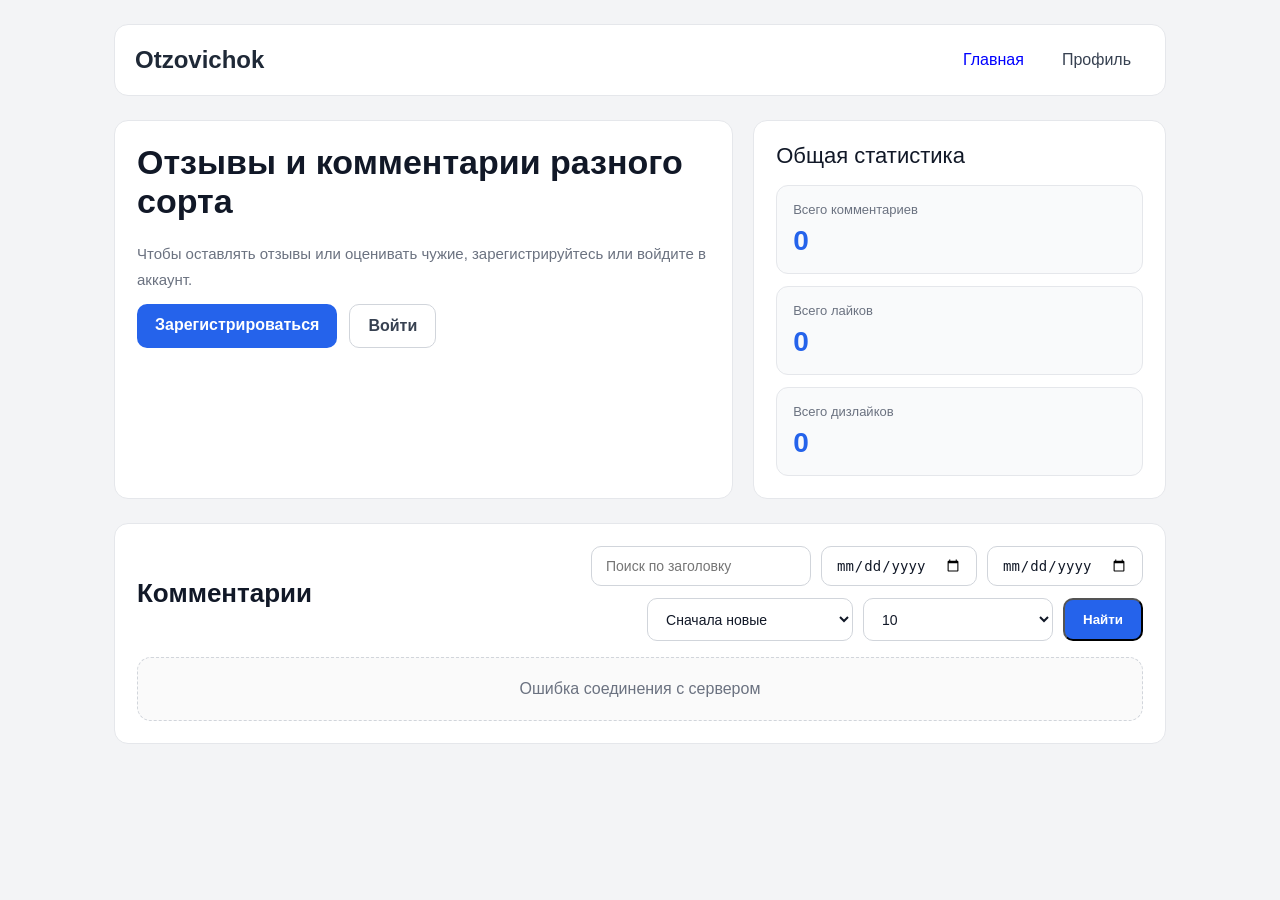
==== commit f2c96643: "почистил ненужное" ====
--- a/src/main/resources/static/index.html
+++ b/src/main/resources/static/index.html
@@ -60,14 +60,29 @@
             </div>
 
             <div class="comment-tools">
-                <input type="text" id="searchTitle" placeholder="Поиск по заголовку">
-                <select id="sortSelect">
-                    <option value="date_desc">Сначала новые</option>
-                    <option value="date_asc">Сначала старые</option>
-                    <option value="grade_desc">Оценка по убыванию</option>
-                    <option value="grade_asc">Оценка по возрастанию</option>
-                </select>
-                <button class="primary-btn" onclick="loadComments()">Найти</button>
+                <div class="comment-tools-row">
+                    <input class="comment-search-input" type="text" id="searchTitle" placeholder="Поиск по заголовку">
+                    <input class="comment-date-input" type="date" id="dateFrom">
+                    <input class="comment-date-input" type="date" id="dateTo">
+                </div>
+
+                <div class="comment-tools-row">
+                    <select class="comment-select" id="sortSelect">
+                        <option value="date_desc">Сначала новые</option>
+                        <option value="date_asc">Сначала старые</option>
+                        <option value="grade_desc">Оценка по убыванию</option>
+                        <option value="grade_asc">Оценка по возрастанию</option>
+                    </select>
+
+                    <select class="comment-select" id="limitSelect">
+                        <option value="10">10</option>
+                        <option value="20">20</option>
+                        <option value="50">50</option>
+                        <option value="100">100</option>
+                    </select>
+
+                    <button class="primary-btn" onclick="loadComments()">Найти</button>
+                </div>
             </div>
         </div>
         <div class="comments-grid" id="comments-list">
@@ -241,6 +256,21 @@
         }
     }
 
+    const searchTitle = document.getElementById("searchTitle");
+    const clearSearchBtn = document.getElementById("clearSearchBtn");
+
+    if (searchTitle && clearSearchBtn) {
+    searchTitle.addEventListener("input", () => {
+        clearSearchBtn.style.display = searchTitle.value ? "block" : "none";
+    });
+
+    clearSearchBtn.addEventListener("click", () => {
+        searchTitle.value = "";
+        clearSearchBtn.style.display = "none";
+        searchTitle.focus();
+        loadComments();
+    });
+}
 
     loadComments();
     checkAuth();
--- a/src/main/resources/static/style/index.css
+++ b/src/main/resources/static/style/index.css
@@ -294,9 +294,16 @@
 
 .comment-tools {
     display: flex;
+    flex-direction: column;
+    gap: 12px;
+    align-items: flex-end;
+}
+
+.comment-tools-row {
+    display: flex;
     gap: 10px;
     flex-wrap: wrap;
-    align-items: center;
+    justify-content: flex-end;
 }
 
 .comment-tools input,
@@ -309,6 +316,22 @@
     color: #111827;
 }
 
+.comment-search-input {
+    min-width: 220px;
+}
+
+.comment-date-input {
+    min-width: 150px;
+}
+
+.comment-select {
+    min-width: 190px;
+}
+
+.comment-tools select {
+    min-width: 190px;
+}
+
 @media (max-width: 900px) {
     .hero {
         grid-template-columns: 1fr;
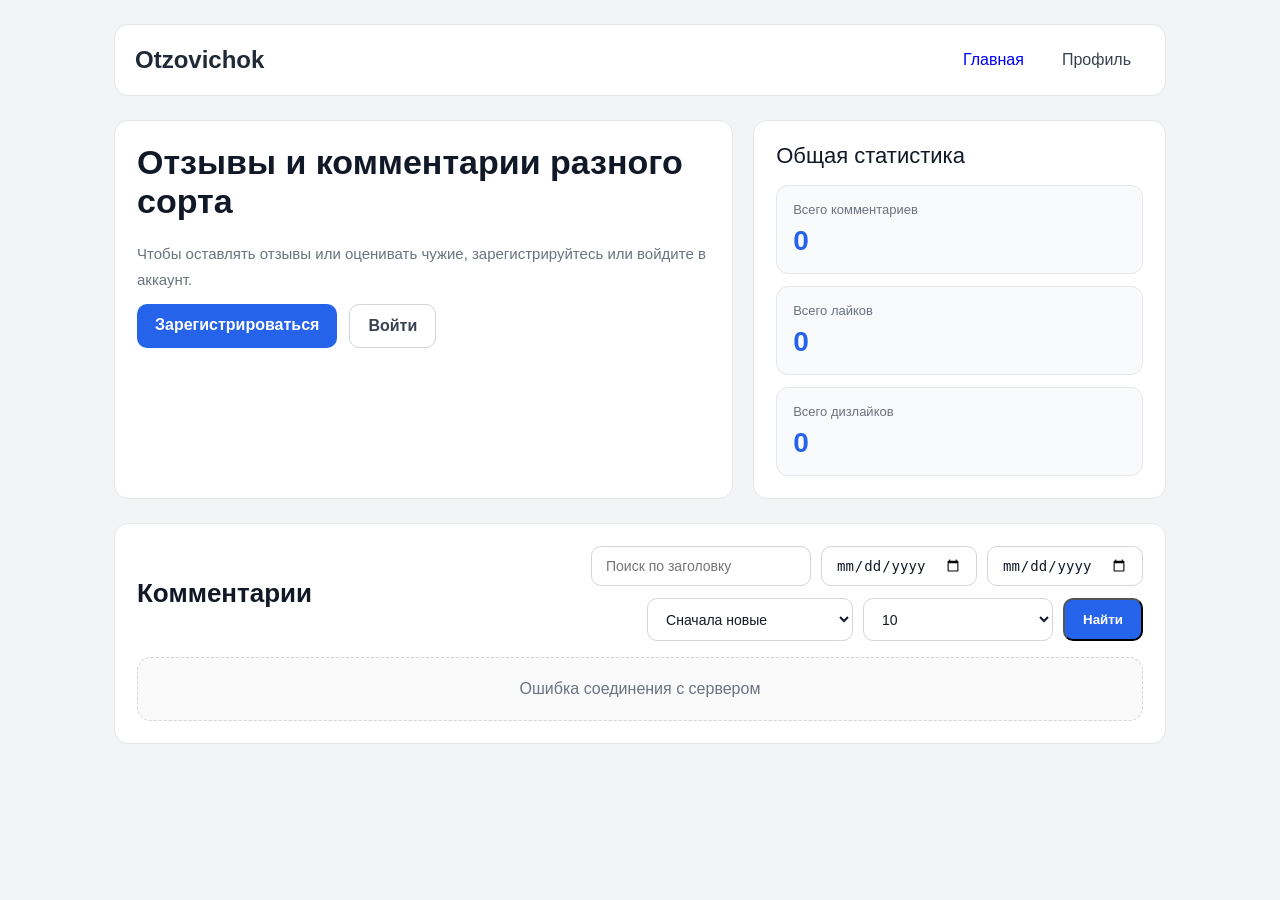
==== commit 6d91c6c0: "новые функции 2" ====
--- a/src/main/resources/static/index.html
+++ b/src/main/resources/static/index.html
@@ -180,7 +180,9 @@
                     <div class="comment">
                         <div class="comment-top">
                             <div>
-                                <div class="comment-title">${title}</div>
+                                <a class="comment-title-link" href="comment.html?id=${c.id}">
+                                    <div class="comment-title">${title}</div>
+                                </a>
                                 <div class="comment-meta">Дата: ${date}</div>
                             </div>
                             <div class="badge">${category}</div>
--- a/src/main/resources/static/style/index.css
+++ b/src/main/resources/static/style/index.css
@@ -338,6 +338,11 @@
     }
 }
 
+.comment-title-link {
+    text-decoration: none;
+    color: inherit;
+}
+
 @media (max-width: 600px) {
     .wrap {
         padding: 16px;
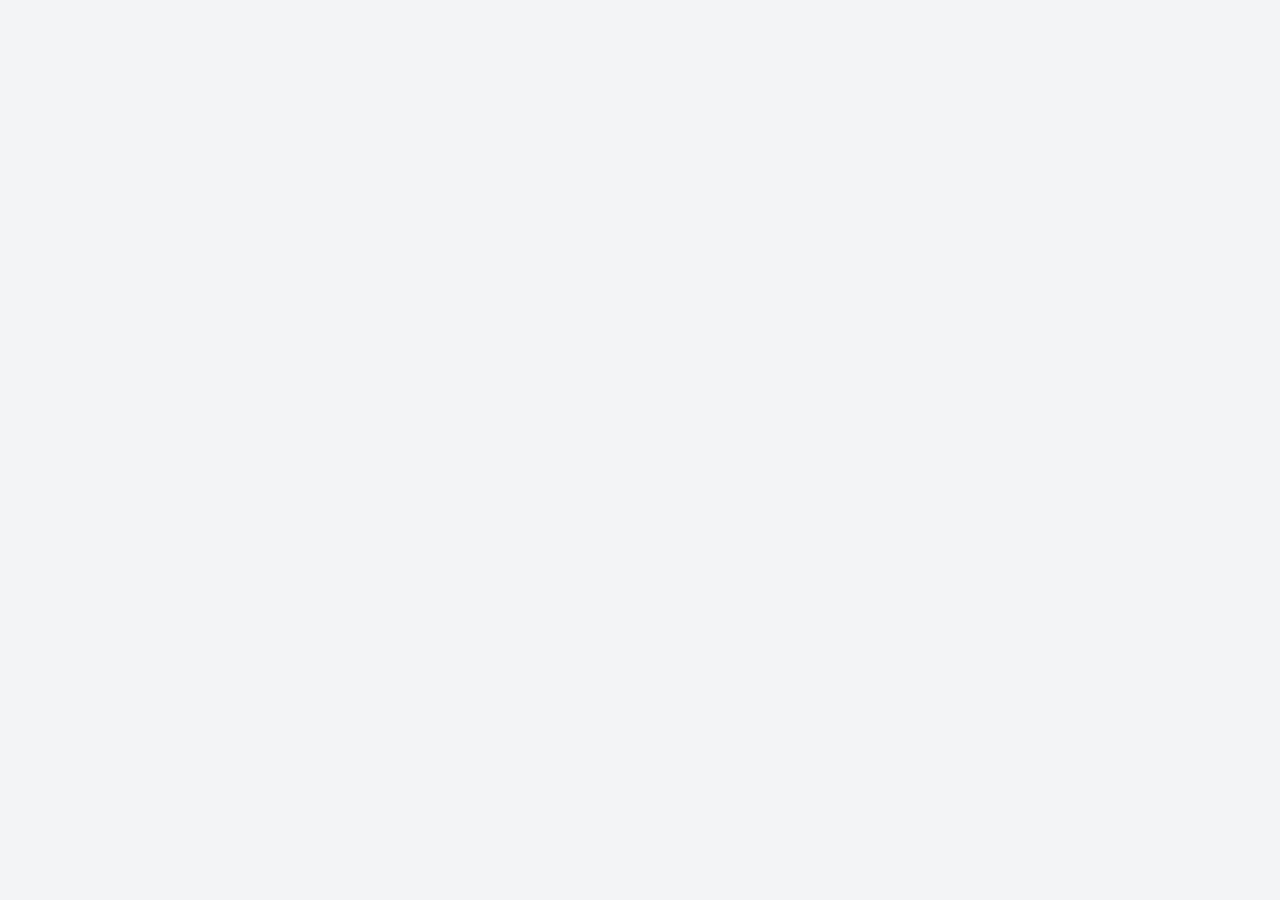
==== commit 66b0d90a: "changes" ====
--- a/src/main/resources/static/index.html
+++ b/src/main/resources/static/index.html
@@ -5,6 +5,7 @@
     <meta name="viewport" content="width=device-width, initial-scale=1.0">
     <title>Otzovichok</title>
     <link rel="stylesheet" href="style/index.css">
+    <script src="js/index.js">
 </head>
 <body>
 <div class="wrap">
@@ -90,192 +91,5 @@
         </div>
     </section>
 </div>
-
-<script>
-
-    function safe(v, def = "") {
-        return v === null || v === undefined ? def : v;
-    }
-
-    function escapeHtml(value) {
-        return String(value)
-            .replaceAll("&", "&amp;")
-            .replaceAll("<", "&lt;")
-            .replaceAll(">", "&gt;")
-            .replaceAll('"', "&quot;")
-            .replaceAll("'", "&#039;");
-    }
-
-    async function loadComments() {
-        const box = document.getElementById("comments-list");
-        const guestActions = document.getElementById("guest-actions");
-        const writeCommentBtn = document.getElementById("writeCommentHref");
-
-        const isAuth = await checkAuth();
-        console.log("isAuth =", isAuth);
-        if (guestActions) guestActions.style.display = isAuth ? "none" : "flex";
-        if (writeCommentBtn) writeCommentBtn.style.display = isAuth ? "inline-block" : "none";
-
-        try {
-     const title = document.getElementById("searchTitle")?.value.trim() || "";
-     const sort = document.getElementById("sortSelect")?.value || "date_desc";
-
-     const params = new URLSearchParams();
-     if (title) params.append("title", title);
-     params.append("sort", sort);
-
-     const res = await fetch("http://localhost:8080/comments?" + params.toString(), {
-         method: "GET",
-         credentials: "include"
-     });
-
-            if (!res.ok) {
-                box.innerHTML = '<div class="empty">Не удалось загрузить комментарии</div>';
-                return;
-            }
-
-            const data = await res.json();
-
-            if (!Array.isArray(data) || data.length === 0) {
-                box.innerHTML = '<div class="empty">Комментариев пока нет</div>';
-                document.getElementById("count-comments").innerText = "0";
-                document.getElementById("count-likes").innerText = "0";
-                document.getElementById("count-dislikes").innerText = "0";
-                return;
-            }
-
-            let likes = 0;
-            let dislikes = 0;
-
-            data.forEach(c => {
-                likes += Number(c.plusGrade || 0);
-                dislikes += Number(c.minusGrade || 0);
-            });
-
-            document.getElementById("count-comments").innerText = data.length;
-            document.getElementById("count-likes").innerText = likes;
-            document.getElementById("count-dislikes").innerText = dislikes;
-
-            box.innerHTML = data.map(c => {
-                const title = escapeHtml(safe(c.title, "Без названия"));
-                const text = escapeHtml(safe(c.comment, "Нет текста"));
-                const date = escapeHtml(safe(c.postDate, "Дата не указана"));
-                const grade = safe(c.grade, "-");
-                const plus = safe(c.plusGrade, 0);
-                const minus = safe(c.minusGrade, 0);
-                const category = c.category && c.category
-                    ? escapeHtml(c.category.category)
-                    : "Без категории";
-
-                const actionsHtml = isAuth
-                    ? `
-                        <div class="comment-actions">
-                            <button class="action-btn" onclick="upvote(${c.id})">Лайк</button>
-                            <button class="action-btn dislike" onclick="downvote(${c.id})">Дизлайк</button>
-                        </div>
-                    `
-                    : "";
-
-                return `
-                    <div class="comment">
-                        <div class="comment-top">
-                            <div>
-                                <a class="comment-title-link" href="comment.html?id=${c.id}">
-                                    <div class="comment-title">${title}</div>
-                                </a>
-                                <div class="comment-meta">Дата: ${date}</div>
-                            </div>
-                            <div class="badge">${category}</div>
-                        </div>
-
-                        <div class="comment-text">${text}</div>
-
-                        <div class="comment-footer">
-                            <div class="rates">
-                                <div class="rate">Оценка: ${grade}</div>
-                                <div class="rate"> + ${plus}</div>
-                                <div class="rate"> - ${minus}</div>
-                            </div>
-
-                            ${actionsHtml}
-                        </div>
-                    </div>
-                `;
-            }).join("");
-        } catch (e) {
-            box.innerHTML = '<div class="empty">Ошибка соединения с сервером</div>';
-        }
-    }
-
-    async function upvote(id) {
-        try {
-            const res = await fetch(`http://localhost:8080/comments/${id}/upvote`, {
-                method: "POST",
-                credentials: "include"
-            });
-
-            if (res.ok) {
-                loadComments();
-            } else {
-                alert("Нужно войти в аккаунт");
-            }
-        } catch (e) {
-            alert("Ошибка при лайке");
-        }
-    }
-
-    async function downvote(id) {
-        try {
-            const res = await fetch(`http://localhost:8080/comments/${id}/downvote`, {
-                method: "POST",
-                credentials: "include"
-            });
-
-            if (res.ok) {
-                loadComments();
-            } else {
-                alert("Нужно войти в аккаунт");
-            }
-        } catch (e) {
-            alert("Ошибка дизлайка");
-        }
-    }
-
-    async function checkAuth() {
-        try {
-            const res = await fetch("http://localhost:8080/profile", {
-                method: "GET",
-                credentials: "include",
-                headers: {
-                    "Accept": "application/json",
-                    "X-Requested-With": "XMLHttpRequest"
-                }
-            });
-
-            return res.status === 200;
-        } catch (e) {
-            return false;
-        }
-    }
-
-    const searchTitle = document.getElementById("searchTitle");
-    const clearSearchBtn = document.getElementById("clearSearchBtn");
-
-    if (searchTitle && clearSearchBtn) {
-    searchTitle.addEventListener("input", () => {
-        clearSearchBtn.style.display = searchTitle.value ? "block" : "none";
-    });
-
-    clearSearchBtn.addEventListener("click", () => {
-        searchTitle.value = "";
-        clearSearchBtn.style.display = "none";
-        searchTitle.focus();
-        loadComments();
-    });
-}
-
-    loadComments();
-    checkAuth();
-</script>
 </body>
 </html>
